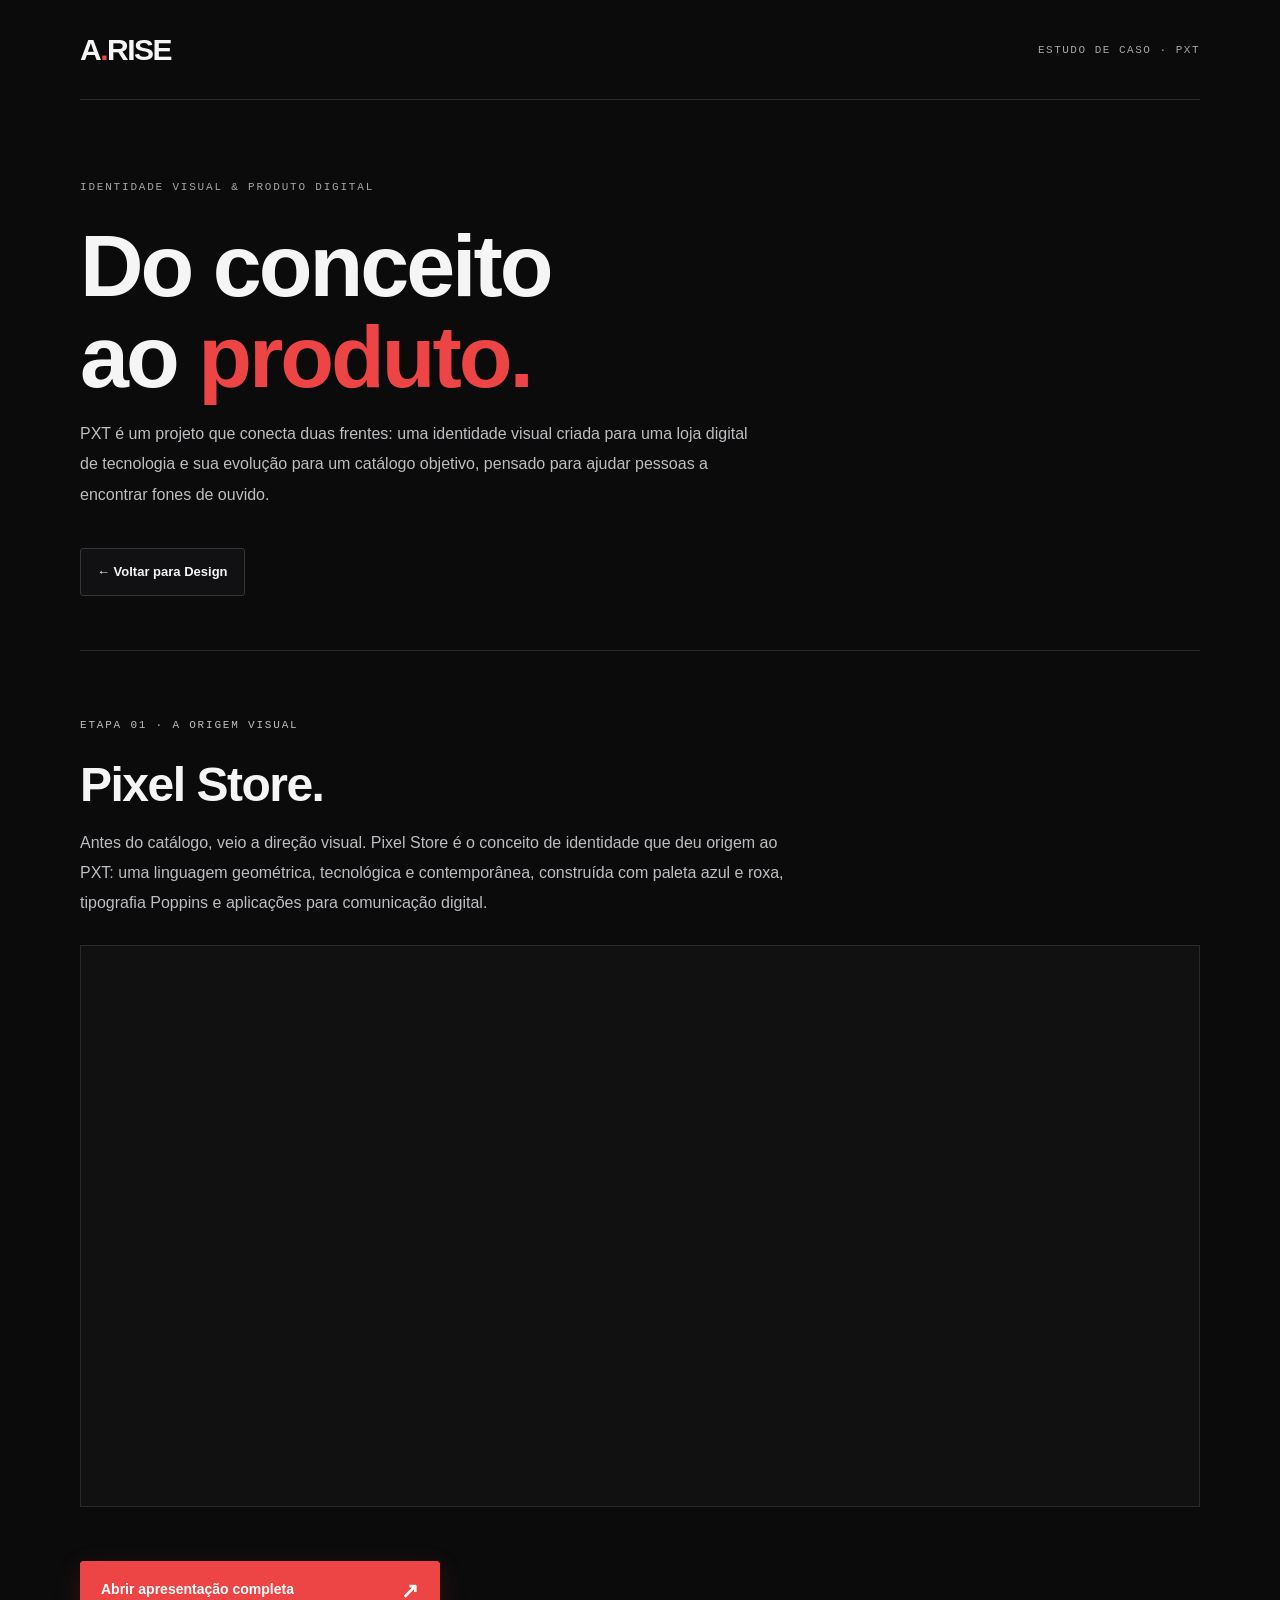
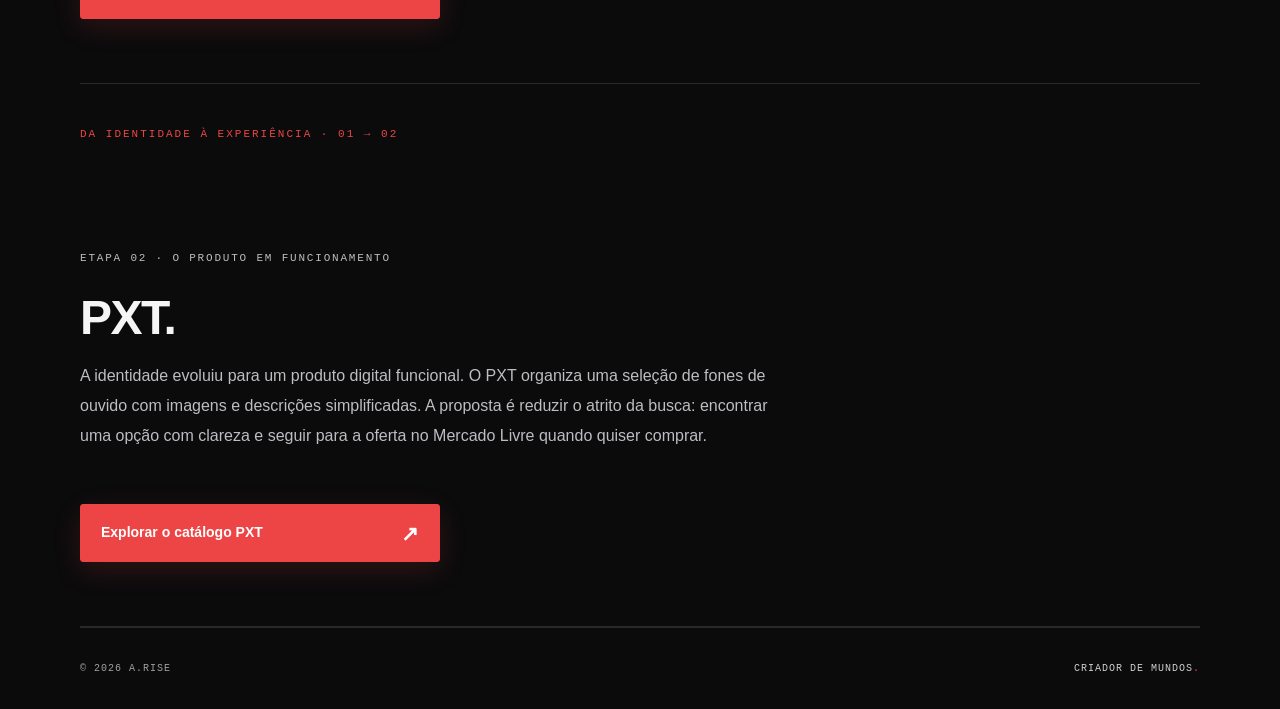
==== pxt.html @ c335f3b5 "Create PXT visual identity and product case study" ====
<!DOCTYPE html>
<html lang="pt-BR">
<head>
  <meta charset="UTF-8">
  <meta name="viewport" content="width=device-width, initial-scale=1.0">
  <meta name="theme-color" content="#0b0b0c">
  <meta name="description" content="PXT: do conceito de identidade visual Pixel Store ao catálogo digital de fones de ouvido.">
  <title>PXT | Do conceito ao produto · A.RISE</title>
  <link rel="stylesheet" href="css/style.css">
</head>
<body>
  <main class="case-page">
    <header class="header">
      <a class="logo" href="./" aria-label="Voltar ao site A.RISE">A<span>.</span>RISE</a>
      <span class="header-label">ESTUDO DE CASO · PXT</span>
    </header>

    <section class="case-hero">
      <p class="eyebrow">IDENTIDADE VISUAL & PRODUTO DIGITAL</p>
      <h1>Do conceito<br>ao <span>produto.</span></h1>
      <p>PXT é um projeto que conecta duas frentes: uma identidade visual criada para uma loja digital de tecnologia e sua evolução para um catálogo objetivo, pensado para ajudar pessoas a encontrar fones de ouvido.</p>
      <a class="portfolio-link" href="./#design">← Voltar para Design</a>
    </section>

    <section class="case-section" aria-labelledby="identity-title">
      <p class="eyebrow">ETAPA 01 · A ORIGEM VISUAL</p>
      <h2 id="identity-title">Pixel Store<span>.</span></h2>
      <p>Antes do catálogo, veio a direção visual. Pixel Store é o conceito de identidade que deu origem ao PXT: uma linguagem geométrica, tecnológica e contemporânea, construída com paleta azul e roxa, tipografia Poppins e aplicações para comunicação digital.</p>
      <div class="case-frame">
        <iframe
          src="https://www.canva.com/design/DAHC2NLbYG0/view?embed"
          title="Apresentação da identidade visual Pixel Store"
          loading="lazy"
          allowfullscreen
          allow="fullscreen">
        </iframe>
      </div>
      <div class="case-actions">
        <a class="portfolio-link portfolio-link-primary" href="https://www.canva.com/design/DAHC2NLbYG0/565UDHSWt7ZdruxGtqNz8A/edit" target="_blank" rel="noopener noreferrer">Abrir apresentação completa <span aria-hidden="true">↗</span></a>
      </div>
    </section>

    <div class="case-transition">DA IDENTIDADE À EXPERIÊNCIA · 01 → 02</div>

    <section class="case-section" aria-labelledby="catalog-title">
      <p class="eyebrow">ETAPA 02 · O PRODUTO EM FUNCIONAMENTO</p>
      <h2 id="catalog-title">PXT<span>.</span></h2>
      <p>A identidade evoluiu para um produto digital funcional. O PXT organiza uma seleção de fones de ouvido com imagens e descrições simplificadas. A proposta é reduzir o atrito da busca: encontrar uma opção com clareza e seguir para a oferta no Mercado Livre quando quiser comprar.</p>
      <div class="case-actions">
        <a class="portfolio-link portfolio-link-primary" href="https://alvexz555.github.io/for-PXT.COM.BR/" target="_blank" rel="noopener noreferrer">Explorar o catálogo PXT <span aria-hidden="true">↗</span></a>
      </div>
    </section>

    <footer class="footer">
      <span>© <span data-year>2026</span> A.RISE</span>
      <span class="signature">CRIADOR DE MUNDOS<span>.</span></span>
    </footer>
  </main>
  <script>document.querySelector("[data-year]").textContent = new Date().getFullYear();</script>
</body>
</html>
---- css/style.css ----
:root {
  --background: #0b0b0c;
  --surface: #111113;
  --text: #f5f5f5;
  --muted: #a5a5aa;
  --accent: #ed4545;
  --border: #29292c;
}

* {
  box-sizing: border-box;
}

html {
  min-height: 100%;
  background: var(--background);
  scroll-behavior: smooth;
}

body {
  min-width: 320px;
  min-height: 100vh;
  min-height: 100svh;
  margin: 0;
  color: var(--text);
  background: var(--background);
  font-family: Arial, Helvetica, sans-serif;
  -webkit-font-smoothing: antialiased;
}

a {
  -webkit-tap-highlight-color: transparent;
}

a:focus-visible {
  outline: 2px solid var(--accent);
  outline-offset: 5px;
}

.page {
  display: flex;
  flex-direction: column;
  width: min(1120px, calc(100% - 80px));
  min-height: 100vh;
  min-height: 100svh;
  margin: 0 auto;
}

/* Cabeçalho */

.header,
.footer {
  display: flex;
  align-items: center;
  justify-content: space-between;
}

.header {
  min-height: 100px;
  gap: 24px;
  border-bottom: 1px solid var(--border);
}

.logo {
  color: var(--text);
  text-decoration: none;
  font-size: 30px;
  font-weight: 800;
  letter-spacing: -1.5px;
}

.logo span,
.signature span {
  color: var(--accent);
}

.header-label,
.footer,
.status,
.eyebrow,
.instagram-handle {
  font-family: "Courier New", monospace;
}

.header-label {
  color: var(--muted);
  font-size: 11px;
  letter-spacing: 1.5px;
  text-align: right;
}

/* Apresentação principal */

.hero {
  display: flex;
  flex: 1;
  flex-direction: column;
  align-items: center;
  justify-content: center;
  padding: 88px 0 96px;
  text-align: center;
}

/* Status de desenvolvimento */

.status {
  display: inline-flex;
  align-items: center;
  gap: 10px;
  padding: 11px 15px;
  border: 1px solid #383033;
  color: #e8a3a3;
  font-size: 10px;
  letter-spacing: 1.5px;
}

.status-dot {
  width: 7px;
  height: 7px;
  flex-shrink: 0;
  border-radius: 50%;
  background: var(--accent);
  box-shadow: 0 0 10px rgb(237 69 69 / 30%);
}

/* Símbolo visual */

.symbol {
  display: flex;
  align-items: center;
  gap: 16px;
  margin: 38px 0 26px;
}

.symbol span {
  width: 42px;
  height: 1px;
  background: #414145;
}

.symbol strong {
  color: var(--accent);
  font-size: 32px;
  font-weight: 700;
}

/* Tipografia */

.eyebrow {
  margin: 0 0 22px;
  color: var(--muted);
  font-size: 11px;
  line-height: 1.8;
  letter-spacing: 1.8px;
}

h1 {
  margin: 0;
  color: var(--text);
  font-size: clamp(64px, 8vw, 104px);
  font-weight: 700;
  line-height: 1.04;
  letter-spacing: -3px;
}

h1 span {
  color: var(--accent);
}

.description {
  max-width: 530px;
  margin: 28px 0 0;
  color: #bdbdc2;
  font-size: 16px;
  line-height: 1.9;
  font-weight: 400;
}

/* Nota de desenvolvimento */

.development-note {
  display: flex;
  align-items: stretch;
  gap: 13px;
  max-width: 440px;
  margin-top: 32px;
  text-align: left;
}

.development-line {
  width: 2px;
  flex-shrink: 0;
  background: var(--accent);
}

.development-note p {
  margin: 0;
  color: #a5a5aa;
  font-size: 13px;
  line-height: 1.8;
}

/* Convite para o Instagram */

.instagram-link {
  display: flex;
  align-items: center;
  gap: 16px;
  width: min(100%, 440px);
  min-height: 88px;
  margin-top: 30px;
  padding: 18px 20px;
  border: 1px solid #353538;
  border-radius: 3px;
  background: var(--surface);
  color: var(--text);
  text-align: center;
  text-decoration: none;
  transition:
    border-color 180ms ease,
    background-color 180ms ease,
    transform 180ms ease;
}

.instagram-link:hover {
  border-color: var(--accent);
  background: #151113;
  transform: translateY(-2px);
}

.instagram-icon {
  display: flex;
  align-items: center;
  justify-content: center;
  width: 42px;
  height: 42px;
  flex-shrink: 0;
  border: 1px solid #493033;
  border-radius: 3px;
  color: var(--accent);
}

.instagram-icon svg {
  width: 22px;
  height: 22px;
}

.instagram-copy {
  display: flex;
  flex: 1;
  flex-direction: column;
  gap: 6px;
  min-width: 0;
}

.instagram-copy strong {
  font-size: 14px;
  font-weight: 700;
}

.instagram-copy small {
  color: var(--muted);
  font-size: 11px;
  line-height: 1.6;
}

.instagram-arrow {
  align-self: flex-start;
  color: var(--accent);
  font-size: 20px;
}

.instagram-handle {
  margin: 17px 0 0;
  color: #77777e;
  font-size: 9px;
  line-height: 1.8;
  letter-spacing: 1.3px;
}

/* Rodapé */

.footer {
  min-height: 82px;
  gap: 20px;
  border-top: 1px solid var(--border);
  color: #a0a0a5;
  font-size: 10px;
  letter-spacing: 1px;
}

.signature {
  color: #d0d0d3;
  text-align: right;
}

/* Tablets */

@media (max-width: 760px) {
  .page {
    width: calc(100% - 48px);
  }

  .header {
    min-height: 84px;
  }

  .hero {
    padding: 76px 0 82px;
  }

  h1 {
    font-size: clamp(58px, 9vw, 76px);
    letter-spacing: -2px;
  }

  .description {
    max-width: 470px;
    font-size: 15px;
  }
}

/* Celulares */

@media (max-width: 480px) {
  .page {
    width: calc(100% - 36px);
  }

  .header {
    min-height: 76px;
    gap: 12px;
  }

  .logo {
    font-size: 27px;
  }

  .header-label {
    max-width: 155px;
    font-size: 9px;
    line-height: 1.7;
    letter-spacing: 1px;
  }

  .hero {
    padding: 62px 0 70px;
  }

  .status {
    padding: 10px 12px;
    font-size: 9px;
    letter-spacing: 1px;
  }

  .symbol {
    margin: 32px 0 23px;
  }

  .symbol span {
    width: 30px;
  }

  .eyebrow {
    max-width: 300px;
    margin-bottom: 20px;
    font-size: 9px;
    letter-spacing: 1.1px;
  }

  h1 {
    font-size: clamp(46px, 11.5vw, 60px);
    line-height: 1.08;
    letter-spacing: -1.5px;
  }

  .description {
    margin-top: 23px;
    font-size: 14px;
    line-height: 1.85;
  }

  .development-note {
    margin-top: 26px;
  }

  .development-note p {
    font-size: 12px;
  }

  .instagram-link {
    gap: 12px;
    min-height: 82px;
    margin-top: 25px;
    padding: 15px 13px;
  }

  .instagram-icon {
    width: 36px;
    height: 36px;
  }

  .instagram-copy strong {
    font-size: 12px;
  }

  .instagram-copy small {
    font-size: 10px;
  }

  .instagram-handle {
    font-size: 8px;
    letter-spacing: 1px;
  }

  .footer {
    min-height: 72px;
    gap: 12px;
    font-size: 8px;
    letter-spacing: 0.5px;
  }
}

@media (max-width: 350px) {
  .page {
    width: calc(100% - 28px);
  }

  .header-label {
    max-width: 125px;
    font-size: 8px;
  }

  h1 {
    font-size: 43px;
    letter-spacing: -1px;
  }

  .instagram-link {
    gap: 9px;
    padding: 12px 10px;
  }

  .instagram-copy strong {
    font-size: 11px;
  }

  .instagram-copy small {
    font-size: 9px;
  }

  .footer {
    font-size: 7px;
  }
}

/* Acessibilidade: respeita a preferência por menos movimento */

@media (prefers-reduced-motion: reduce) {
  html {
    scroll-behavior: auto;
  }

  *,
  *::before,
  *::after {
    transition-duration: 0.01ms !important;
    animation-duration: 0.01ms !important;
    animation-iteration-count: 1 !important;
  }
}

/* =================================
   BOTÃO DE PROJETOS
================================= */

#projects-toggle {
  display: flex;
  align-items: center;
  justify-content: space-between;
  gap: 16px;

  width: min(100%, 440px);
  min-height: 76px;
  margin-top: 30px;
  padding: 18px 20px;

  border: 1px solid #353538;
  border-radius: 3px;

  background: var(--surface);
  color: var(--text);

  font-family: inherit;
  font-size: 13px;
  font-weight: 700;
  letter-spacing: 1px;
  text-align: left;

  cursor: pointer;

  transition:
    border-color 180ms ease,
    background-color 180ms ease,
    transform 180ms ease;
}

/* Ícone */

#projects-toggle::before {
  content: "</>";
  display: flex;
  align-items: center;
  justify-content: center;

  width: 42px;
  height: 42px;
  flex-shrink: 0;

  border: 1px solid #493033;
  border-radius: 3px;

  color: var(--accent);
  font-family: "Courier New", monospace;
  font-size: 15px;
}

/* Seta */

#projects-toggle::after {
  content: "↗";
  margin-left: auto;

  color: var(--accent);
  font-size: 20px;

  transition: transform 180ms ease;
}

/* Interações */

#projects-toggle:hover {
  border-color: var(--accent);
  background: #151113;
  transform: translateY(-2px);
}

#projects-toggle:hover::after {
  transform: translate(2px, -2px);
}

#projects-toggle:focus-visible {
  outline: 2px solid var(--accent);
  outline-offset: 5px;
}

/* Celulares */

@media (max-width: 480px) {
  #projects-toggle {
    min-height: 72px;
    margin-top: 25px;
    padding: 15px 13px;
    font-size: 12px;
  }

  #projects-toggle::before {
    width: 36px;
    height: 36px;
  }
}

/* Movimento reduzido */

@media (prefers-reduced-motion: reduce) {
  #projects-toggle,
  #projects-toggle::after {
    transition: none;
  }
}


/* Links de ação dos projetos: padrão único e CTA de apoio em destaque */
.portfolio-link {
  display: inline-flex;
  align-items: center;
  justify-content: space-between;
  gap: 18px;
  width: fit-content;
  min-height: 48px;
  margin-top: 22px;
  padding: 12px 16px;
  border: 1px solid #353538;
  border-radius: 3px;
  background: var(--surface);
  color: var(--text);
  font: inherit;
  font-size: 13px;
  font-weight: 700;
  line-height: 1.4;
  text-decoration: none;
  transition: border-color 180ms ease, background-color 180ms ease, transform 180ms ease, box-shadow 180ms ease;
}

.portfolio-link span {
  color: var(--accent);
  font-size: 18px;
  line-height: 1;
  transition: transform 180ms ease;
}

.portfolio-link:hover {
  border-color: var(--accent);
  background: #151113;
  transform: translateY(-2px);
}

.portfolio-link:hover span {
  transform: translate(2px, -2px);
}

.portfolio-link-primary {
  width: min(100%, 360px);
  min-height: 58px;
  margin-top: 28px;
  padding: 16px 20px;
  border-color: var(--accent);
  background: var(--accent);
  color: #fff;
  box-shadow: 0 8px 28px rgb(237 69 69 / 16%);
  font-size: 14px;
}

.portfolio-link-primary span {
  color: #fff;
  font-size: 21px;
}

.portfolio-link-primary:hover {
  border-color: #ff6666;
  background: #d93636;
  box-shadow: 0 10px 32px rgb(237 69 69 / 25%);
}

.portfolio-link:focus-visible {
  outline: 2px solid var(--accent);
  outline-offset: 4px;
}

@media (max-width: 600px) {
  .portfolio-link {
    min-height: 46px;
    padding: 11px 14px;
    font-size: 12px;
  }

  .portfolio-link-primary {
    width: 100%;
    max-width: 360px;
    min-height: 56px;
    padding: 15px 17px;
    font-size: 13px;
  }
}

@media (prefers-reduced-motion: reduce) {
  .portfolio-link,
  .portfolio-link span {
    transition: none;
  }
}


/* Navegação entre Projetos e Design */
.portfolio-page .header { flex-wrap: wrap; }
.portfolio-nav { display: flex; align-items: center; gap: 10px; }
.portfolio-nav a {
  padding: 10px 14px; border: 1px solid var(--border); color: var(--muted);
  text-decoration: none; font-size: 12px; letter-spacing: .4px; transition: .18s ease;
}
.portfolio-nav a:hover, .portfolio-nav a:focus-visible {
  border-color: var(--accent); color: var(--text);
}
.portfolio-section-heading { margin-bottom: 26px; }
.portfolio-section-heading h2, .design-feature h3 {
  margin: 0; font-size: clamp(36px, 5vw, 54px); line-height: 1.05; letter-spacing: -1.8px;
}
.portfolio-section-heading h2 span, .design-feature h3 span { color: var(--accent); }
.design-intro { max-width: 620px; color: var(--muted); line-height: 1.8; }
.design-section { padding: 70px 0 90px; border-top: 1px solid var(--border); }
.design-feature {
  max-width: 760px; padding: clamp(22px, 4vw, 38px);
  border: 1px solid var(--border); background: linear-gradient(135deg, #151316, #101012 65%);
}
.design-feature h3 { margin: 12px 0 16px; }
.design-feature p:not(.design-kicker) { max-width: 620px; color: #bdbdc2; line-height: 1.85; }
.design-kicker { margin: 28px 0 8px; color: var(--accent); font: 11px "Courier New", monospace; letter-spacing: 1.6px; }
@media (max-width: 600px) {
  .portfolio-page .header { padding: 16px 0; }
  .portfolio-nav { width: 100%; }
  .portfolio-nav a { flex: 1; text-align: center; }
  .design-section { padding: 52px 0 64px; }
}

/* Estudo de caso PXT */
.case-page { width: min(1120px, calc(100% - 48px)); margin: 0 auto; }
.case-hero { padding: 78px 0 54px; border-bottom: 1px solid var(--border); }
.case-hero h1 { font-size: clamp(48px, 8vw, 88px); }
.case-hero p:not(.eyebrow) { max-width: 680px; color: #bdbdc2; line-height: 1.9; }
.case-section { padding: 64px 0; border-bottom: 1px solid var(--border); }
.case-section h2 { margin: 0 0 16px; font-size: clamp(30px, 5vw, 48px); letter-spacing: -1.5px; }
.case-section > p { max-width: 720px; color: #bdbdc2; line-height: 1.85; }
.case-frame { width: 100%; min-height: 560px; margin-top: 28px; border: 1px solid var(--border); background: #111; }
.case-frame iframe { display: block; width: 100%; height: 560px; border: 0; }
.case-transition { padding: 44px 0; color: var(--accent); font: 11px "Courier New", monospace; letter-spacing: 2px; }
.case-actions { display: flex; flex-wrap: wrap; gap: 12px; margin-top: 26px; }
@media (max-width: 600px) {
  .case-page { width: calc(100% - 36px); }
  .case-hero { padding: 56px 0 38px; }
  .case-section { padding: 46px 0; }
  .case-frame, .case-frame iframe { min-height: 420px; height: 420px; }
}
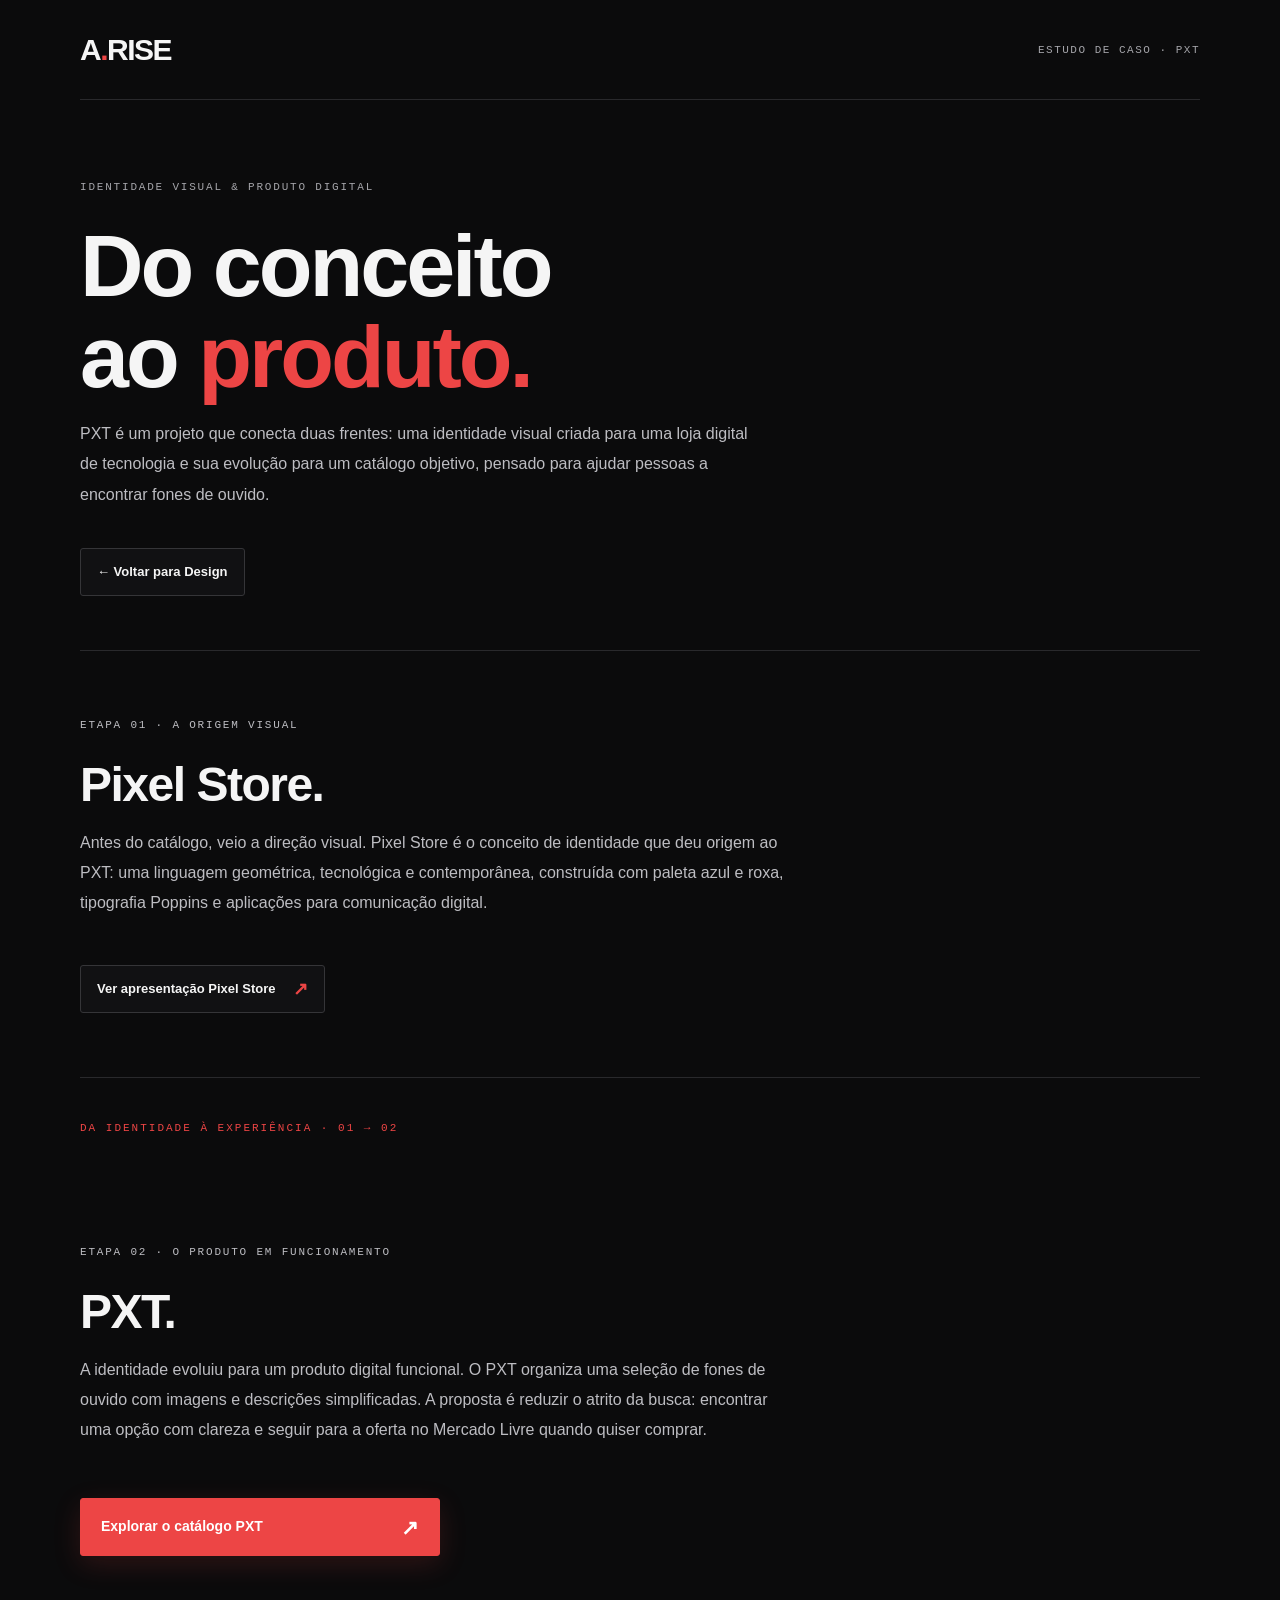
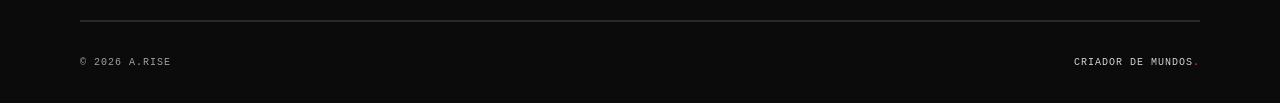
==== commit d1d1468c: "Update Pixel Store presentation link and remove embedded error" ====
--- a/pxt.html
+++ b/pxt.html
@@ -26,17 +26,8 @@
       <p class="eyebrow">ETAPA 01 · A ORIGEM VISUAL</p>
       <h2 id="identity-title">Pixel Store<span>.</span></h2>
       <p>Antes do catálogo, veio a direção visual. Pixel Store é o conceito de identidade que deu origem ao PXT: uma linguagem geométrica, tecnológica e contemporânea, construída com paleta azul e roxa, tipografia Poppins e aplicações para comunicação digital.</p>
-      <div class="case-frame">
-        <iframe
-          src="https://www.canva.com/design/DAHC2NLbYG0/view?embed"
-          title="Apresentação da identidade visual Pixel Store"
-          loading="lazy"
-          allowfullscreen
-          allow="fullscreen">
-        </iframe>
-      </div>
       <div class="case-actions">
-        <a class="portfolio-link portfolio-link-primary" href="https://www.canva.com/design/DAHC2NLbYG0/565UDHSWt7ZdruxGtqNz8A/edit" target="_blank" rel="noopener noreferrer">Abrir apresentação completa <span aria-hidden="true">↗</span></a>
+        <a class="portfolio-link" href="https://www.canva.com/d/XSEVkkjHFLEvq0H" target="_blank" rel="noopener noreferrer">Ver apresentação Pixel Store <span aria-hidden="true">↗</span></a>
       </div>
     </section>
 
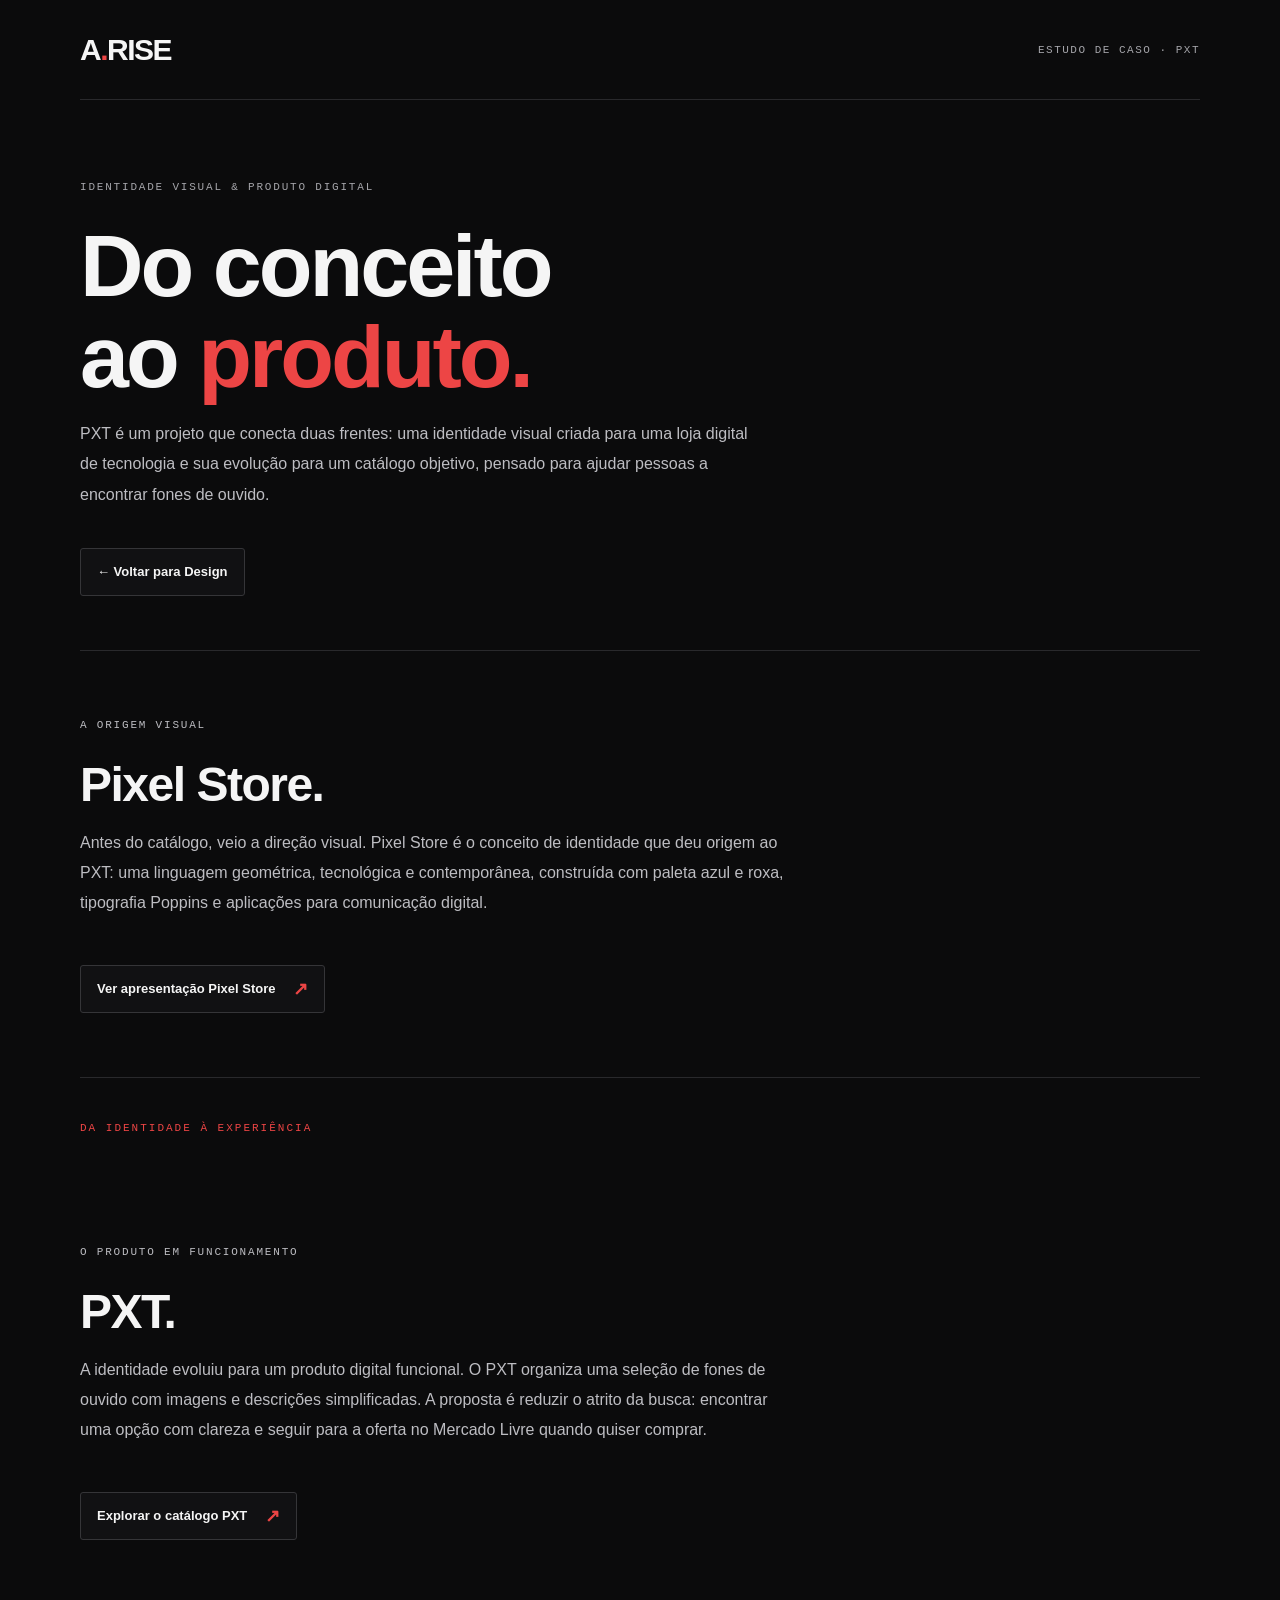
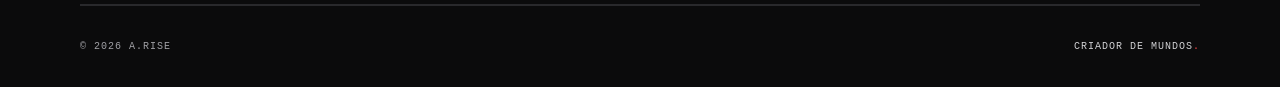
==== commit a32732f5: "Update Pixel Store link and standardize PXT case page" ====
--- a/pxt.html
+++ b/pxt.html
@@ -23,22 +23,22 @@
     </section>
 
     <section class="case-section" aria-labelledby="identity-title">
-      <p class="eyebrow">ETAPA 01 · A ORIGEM VISUAL</p>
+      <p class="eyebrow">A ORIGEM VISUAL</p>
       <h2 id="identity-title">Pixel Store<span>.</span></h2>
       <p>Antes do catálogo, veio a direção visual. Pixel Store é o conceito de identidade que deu origem ao PXT: uma linguagem geométrica, tecnológica e contemporânea, construída com paleta azul e roxa, tipografia Poppins e aplicações para comunicação digital.</p>
       <div class="case-actions">
-        <a class="portfolio-link" href="https://www.canva.com/d/XSEVkkjHFLEvq0H" target="_blank" rel="noopener noreferrer">Ver apresentação Pixel Store <span aria-hidden="true">↗</span></a>
+        <a class="portfolio-link" href="https://canva.link/ulmj622bl11h0ee" target="_blank" rel="noopener noreferrer">Ver apresentação Pixel Store <span aria-hidden="true">↗</span></a>
       </div>
     </section>
 
-    <div class="case-transition">DA IDENTIDADE À EXPERIÊNCIA · 01 → 02</div>
+    <div class="case-transition">DA IDENTIDADE À EXPERIÊNCIA</div>
 
     <section class="case-section" aria-labelledby="catalog-title">
-      <p class="eyebrow">ETAPA 02 · O PRODUTO EM FUNCIONAMENTO</p>
+      <p class="eyebrow">O PRODUTO EM FUNCIONAMENTO</p>
       <h2 id="catalog-title">PXT<span>.</span></h2>
       <p>A identidade evoluiu para um produto digital funcional. O PXT organiza uma seleção de fones de ouvido com imagens e descrições simplificadas. A proposta é reduzir o atrito da busca: encontrar uma opção com clareza e seguir para a oferta no Mercado Livre quando quiser comprar.</p>
       <div class="case-actions">
-        <a class="portfolio-link portfolio-link-primary" href="https://alvexz555.github.io/for-PXT.COM.BR/" target="_blank" rel="noopener noreferrer">Explorar o catálogo PXT <span aria-hidden="true">↗</span></a>
+        <a class="portfolio-link" href="https://alvexz555.github.io/for-PXT.COM.BR/" target="_blank" rel="noopener noreferrer">Explorar o catálogo PXT <span aria-hidden="true">↗</span></a>
       </div>
     </section>
 
